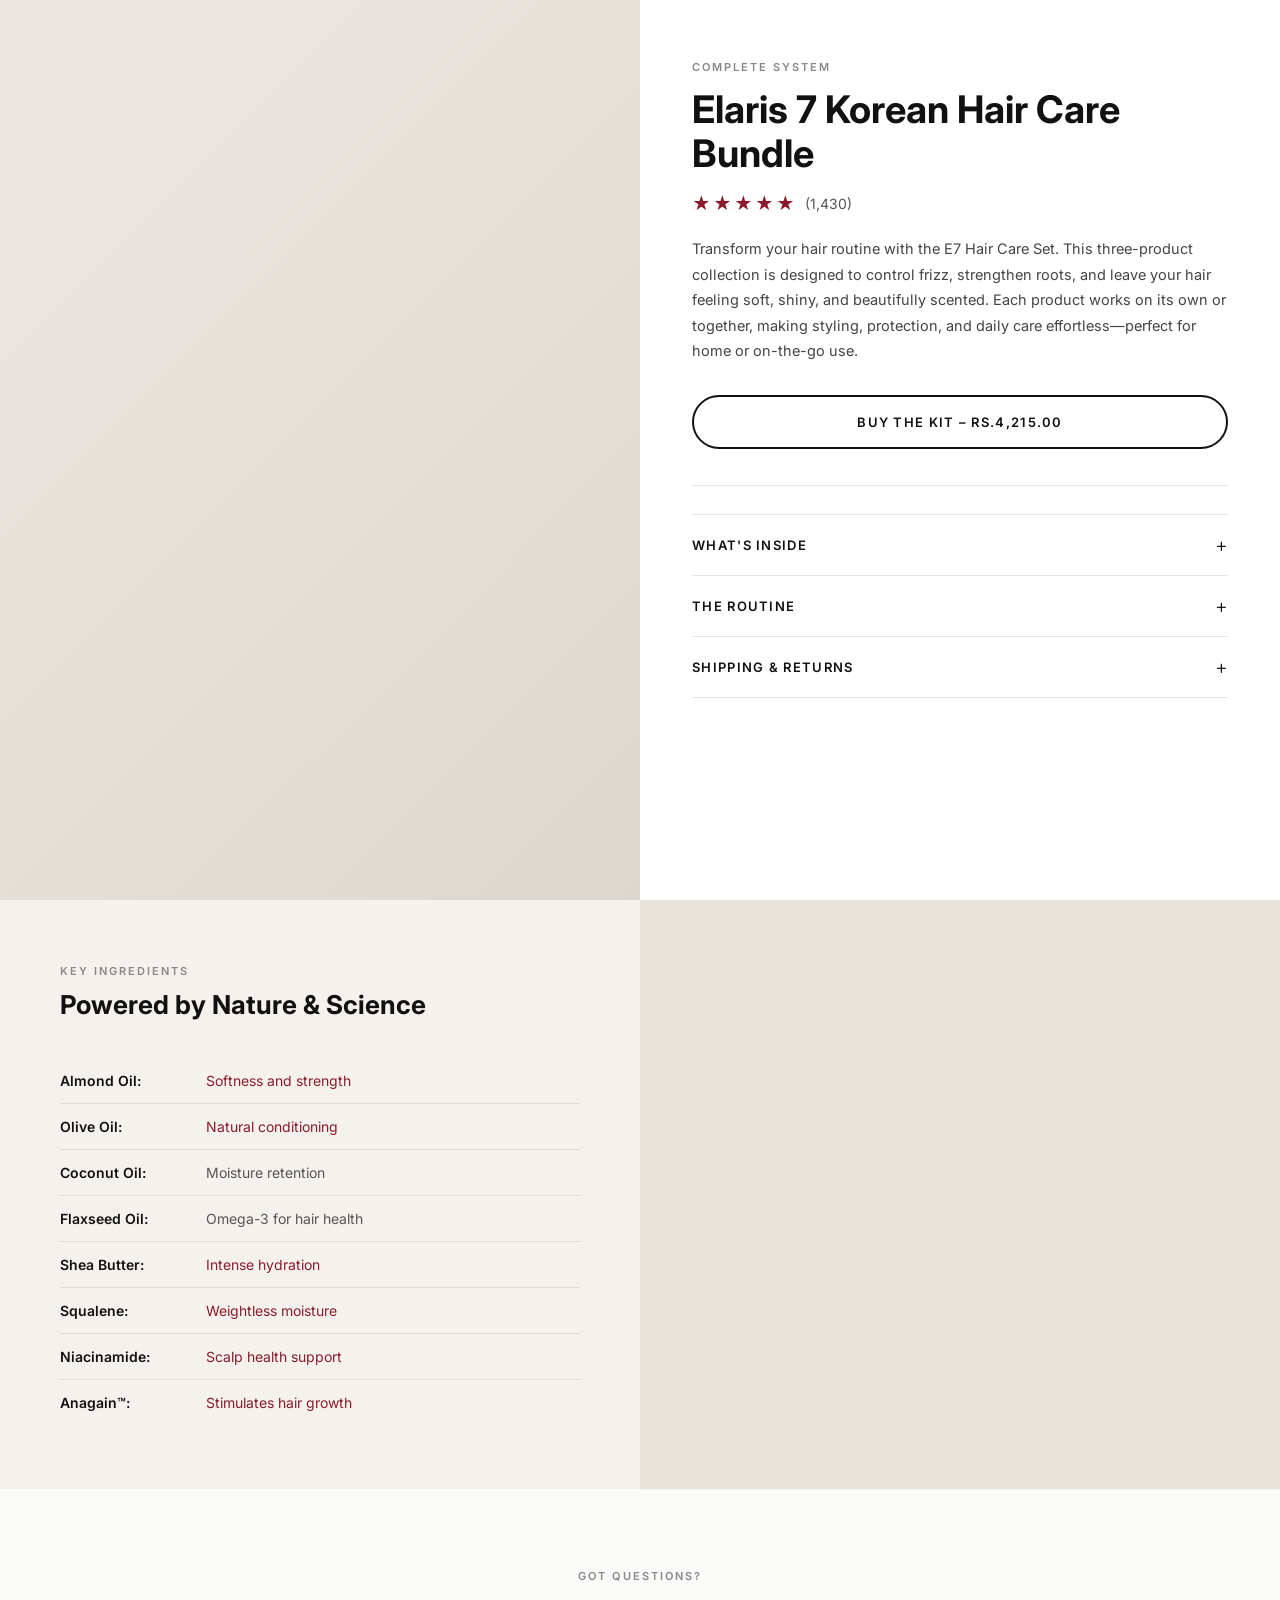
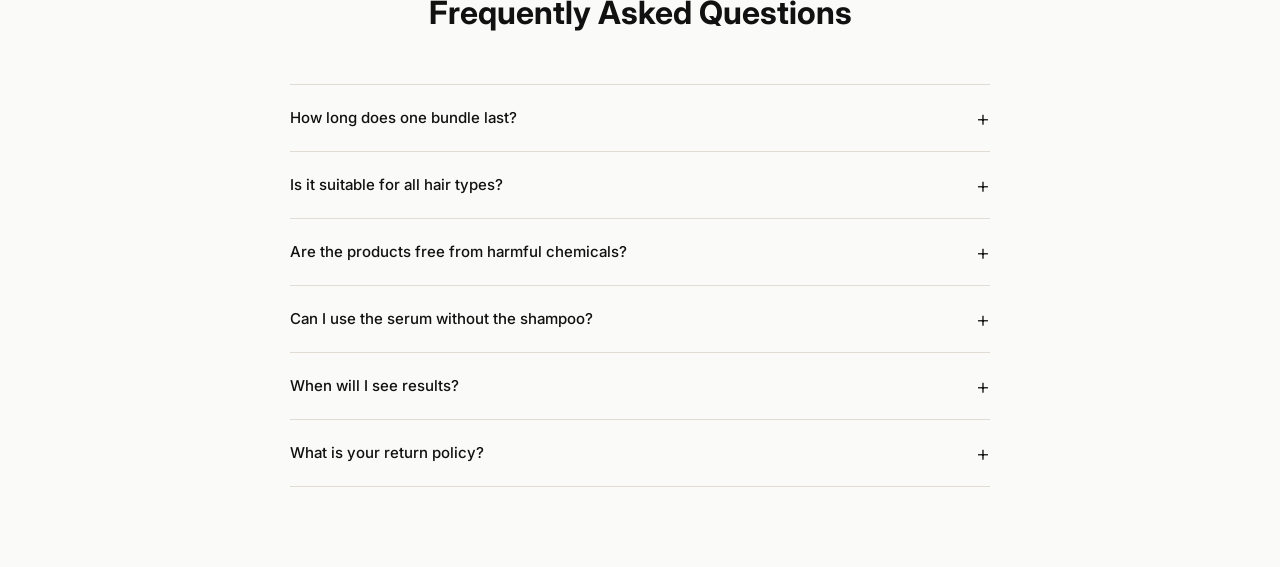
==== bundle.html @ 633c0a93 "Add collection page for /collections/all with four product cards. Includes Elaris collection section" ====
<!DOCTYPE html>
<html lang="en">
<head>
  <meta charset="UTF-8" />
  <meta name="viewport" content="width=device-width, initial-scale=1.0" />
  <title>Elaris 7 Korean Hair Care Bundle</title>
  <link rel="preconnect" href="https://fonts.googleapis.com" />
  <link rel="preconnect" href="https://fonts.gstatic.com" crossorigin />
  <link href="https://fonts.googleapis.com/css2?family=Inter:wght@300;400;500;600;700&display=swap" rel="stylesheet" />
  <style>
    * { margin: 0; padding: 0; box-sizing: border-box; }
    body { font-family: 'Inter', sans-serif; background: #fafaf8; color: #1a1a1a; }
    @media (max-width: 768px) {
      .bundle-hero { flex-direction: column !important; }
      .bundle-image-col { position: static !important; height: 380px !important; width: 100% !important; }
      .bundle-info-col { width: 100% !important; max-height: none !important; overflow-y: visible !important; padding: 28px 20px !important; }
      .ingredients-row { flex-direction: column !important; }
      .ingredients-list-col { width: 100% !important; padding: 32px 20px !important; }
      .ingredients-image-col { width: 100% !important; height: 280px !important; }
      .faq-section { padding: 40px 20px !important; }
      .faq-title { font-size: 24px !important; }
    }
  </style>
</head>
<body>

<!-- =========================================
     SECTION 1: HERO — LEFT IMAGE / RIGHT INFO
     ========================================= -->
<section
  class="bundle-hero"
  style="
    display: flex;
    align-items: stretch;
    min-height: 100vh;
    max-width: 1440px;
    margin: 0 auto;
  "
>
  <!-- LEFT: Image Column (sticky, empty placeholder) -->
  <div
    class="bundle-image-col"
    style="
      width: 50%;
      position: sticky;
      top: 0;
      height: 100vh;
      background: #f0ede8;
      display: flex;
      align-items: center;
      justify-content: center;
      flex-shrink: 0;
    "
  >
    <!-- IMAGE PLACEHOLDER — replace src with actual image -->
    <div
      style="
        width: 100%;
        height: 100%;
        background: linear-gradient(135deg, #ece8e1 0%, #ddd8cf 100%);
        display: flex;
        align-items: center;
        justify-content: center;
      "
    >
      <!-- Uncomment and add your image below -->
      <!-- <img src="your-product-image.jpg" alt="Hair Care Bundle" style="width:100%;height:100%;object-fit:cover;" /> -->
    </div>
  </div>

  <!-- RIGHT: Scrollable Info Column -->
  <div
    class="bundle-info-col"
    style="
      width: 50%;
      max-height: 100vh;
      overflow-y: auto;
      padding: 60px 52px;
      background: #ffffff;
      scrollbar-width: thin;
      scrollbar-color: #c8b89a transparent;
    "
  >
    <!-- Badge -->
    <p
      style="
        font-size: 11px;
        font-weight: 600;
        letter-spacing: 0.18em;
        text-transform: uppercase;
        color: #888;
        margin-bottom: 14px;
      "
    >
      Complete System
    </p>

    <!-- Title -->
    <h1
      style="
        font-size: 38px;
        font-weight: 700;
        line-height: 1.15;
        color: #111;
        margin-bottom: 18px;
      "
    >
      Elaris 7 Korean Hair Care Bundle
    </h1>

    <!-- Stars -->
    <div style="display:flex; align-items:center; gap:8px; margin-bottom:22px;">
      <span style="color:#8B1A2E; font-size:18px; letter-spacing:2px;">★★★★★</span>
      <span style="font-size:14px; color:#555;">(1,430)</span>
    </div>

    <!-- Description -->
    <p
      style="
        font-size: 14.5px;
        line-height: 1.75;
        color: #444;
        margin-bottom: 32px;
      "
    >
      Transform your hair routine with the E7 Hair Care Set. This three-product
      collection is designed to control frizz, strengthen roots, and leave your
      hair feeling soft, shiny, and beautifully scented. Each product works on
      its own or together, making styling, protection, and daily care
      effortless—perfect for home or on-the-go use.
    </p>

    <!-- CTA Button -->
    <a
      href="#"
      style="
        display: block;
        text-align: center;
        padding: 17px 28px;
        border: 2px solid #111;
        border-radius: 50px;
        font-size: 13px;
        font-weight: 600;
        letter-spacing: 0.1em;
        text-transform: uppercase;
        color: #111;
        text-decoration: none;
        margin-bottom: 36px;
        transition: background 0.25s, color 0.25s;
      "
      onmouseover="this.style.background='#111';this.style.color='#fff';"
      onmouseout="this.style.background='transparent';this.style.color='#111';"
    >
      Buy the Kit – Rs.4,215.00
    </a>

    <!-- Divider -->
    <hr style="border:none; border-top:1px solid #e8e4de; margin-bottom:28px;" />

    <!-- Accordion: What's Inside -->
    <div style="margin-bottom:0;">
      <!-- Accordion Item 1 -->
      <div
        style="border-top:1px solid #e8e4de;"
        onclick="toggleAcc('acc1', this)"
      >
        <button
          style="
            width: 100%;
            background: none;
            border: none;
            display: flex;
            justify-content: space-between;
            align-items: center;
            padding: 18px 0;
            cursor: pointer;
            font-family: 'Inter', sans-serif;
          "
        >
          <span style="font-size:13px; font-weight:600; letter-spacing:0.1em; text-transform:uppercase; color:#111;">What's Inside</span>
          <span id="acc1-icon" style="font-size:20px; font-weight:300; color:#111;">+</span>
        </button>
        <div
          id="acc1"
          style="
            display: none;
            padding-bottom: 18px;
            font-size: 14px;
            line-height: 1.8;
            color: #555;
          "
        >
          <ul style="list-style:none; padding:0;">
            <li style="padding:6px 0; border-bottom:1px solid #f0ede8;">🧴 E7 Hair Growth Serum — 50ml</li>
            <li style="padding:6px 0; border-bottom:1px solid #f0ede8;">🧴 E7 Repair & Nourish Shampoo — 200ml</li>
            <li style="padding:6px 0;">🧴 E7 Deep Conditioning Mask — 150ml</li>
          </ul>
        </div>
      </div>

      <!-- Accordion Item 2 -->
      <div
        style="border-top:1px solid #e8e4de;"
        onclick="toggleAcc('acc2', this)"
      >
        <button
          style="
            width: 100%;
            background: none;
            border: none;
            display: flex;
            justify-content: space-between;
            align-items: center;
            padding: 18px 0;
            cursor: pointer;
            font-family: 'Inter', sans-serif;
          "
        >
          <span style="font-size:13px; font-weight:600; letter-spacing:0.1em; text-transform:uppercase; color:#111;">The Routine</span>
          <span id="acc2-icon" style="font-size:20px; font-weight:300; color:#111;">+</span>
        </button>
        <div
          id="acc2"
          style="
            display: none;
            padding-bottom: 18px;
            font-size: 14px;
            line-height: 1.8;
            color: #555;
          "
        >
          <p style="margin-bottom:10px;"><strong>Step 1:</strong> Apply the Hair Growth Serum directly to scalp, massage gently for 2–3 minutes.</p>
          <p style="margin-bottom:10px;"><strong>Step 2:</strong> Shampoo with the Repair Shampoo, lather and rinse thoroughly.</p>
          <p><strong>Step 3:</strong> Apply the Deep Conditioning Mask to lengths, leave for 5–10 minutes, rinse.</p>
        </div>
      </div>

      <!-- Accordion Item 3 -->
      <div
        style="border-top:1px solid #e8e4de; border-bottom:1px solid #e8e4de;"
        onclick="toggleAcc('acc3', this)"
      >
        <button
          style="
            width: 100%;
            background: none;
            border: none;
            display: flex;
            justify-content: space-between;
            align-items: center;
            padding: 18px 0;
            cursor: pointer;
            font-family: 'Inter', sans-serif;
          "
        >
          <span style="font-size:13px; font-weight:600; letter-spacing:0.1em; text-transform:uppercase; color:#111;">Shipping & Returns</span>
          <span id="acc3-icon" style="font-size:20px; font-weight:300; color:#111;">+</span>
        </button>
        <div
          id="acc3"
          style="
            display: none;
            padding-bottom: 18px;
            font-size: 14px;
            line-height: 1.8;
            color: #555;
          "
        >
          <p>Free shipping on orders above Rs.10,000. Standard delivery 3–5 business days. Returns accepted within 7 days of delivery for unopened items.</p>
        </div>
      </div>
    </div>

    <!-- Extra padding at bottom for better scroll feel -->
    <div style="height:60px;"></div>
  </div>
</section>


<!-- =========================================
     SECTION 2: INGREDIENTS — LEFT TEXT / RIGHT IMAGE
     ========================================= -->
<section
  class="ingredients-row"
  style="
    display: flex;
    align-items: stretch;
    min-height: 520px;
    max-width: 1440px;
    margin: 0 auto;
    background: #f5f2ed;
  "
>
  <!-- LEFT: Ingredients List -->
  <div
    class="ingredients-list-col"
    style="
      width: 50%;
      padding: 64px 60px;
      display: flex;
      flex-direction: column;
      justify-content: center;
    "
  >
    <p
      style="
        font-size: 11px;
        font-weight: 600;
        letter-spacing: 0.18em;
        text-transform: uppercase;
        color: #888;
        margin-bottom: 10px;
      "
    >
      Key Ingredients
    </p>
    <h2
      style="
        font-size: 26px;
        font-weight: 700;
        color: #111;
        margin-bottom: 36px;
        line-height: 1.3;
      "
    >
      Powered by Nature &amp; Science
    </h2>

    <!-- Ingredient Rows -->
    <div style="display:flex; flex-direction:column; gap:0;">

      <div style="display:flex; gap:16px; padding:14px 0; border-bottom:1px solid #e0dbd3;">
        <span style="font-size:14px; font-weight:600; color:#111; min-width:130px;">Almond Oil:</span>
        <span style="font-size:14px; color:#8B1A2E;">Softness and strength</span>
      </div>

      <div style="display:flex; gap:16px; padding:14px 0; border-bottom:1px solid #e0dbd3;">
        <span style="font-size:14px; font-weight:600; color:#111; min-width:130px;">Olive Oil:</span>
        <span style="font-size:14px; color:#8B1A2E;">Natural conditioning</span>
      </div>

      <div style="display:flex; gap:16px; padding:14px 0; border-bottom:1px solid #e0dbd3;">
        <span style="font-size:14px; font-weight:600; color:#111; min-width:130px;">Coconut Oil:</span>
        <span style="font-size:14px; color:#555;">Moisture retention</span>
      </div>

      <div style="display:flex; gap:16px; padding:14px 0; border-bottom:1px solid #e0dbd3;">
        <span style="font-size:14px; font-weight:600; color:#111; min-width:130px;">Flaxseed Oil:</span>
        <span style="font-size:14px; color:#555;">Omega-3 for hair health</span>
      </div>

      <div style="display:flex; gap:16px; padding:14px 0; border-bottom:1px solid #e0dbd3;">
        <span style="font-size:14px; font-weight:600; color:#111; min-width:130px;">Shea Butter:</span>
        <span style="font-size:14px; color:#8B1A2E;">Intense hydration</span>
      </div>

      <div style="display:flex; gap:16px; padding:14px 0; border-bottom:1px solid #e0dbd3;">
        <span style="font-size:14px; font-weight:600; color:#111; min-width:130px;">Squalene:</span>
        <span style="font-size:14px; color:#8B1A2E;">Weightless moisture</span>
      </div>

      <div style="display:flex; gap:16px; padding:14px 0; border-bottom:1px solid #e0dbd3;">
        <span style="font-size:14px; font-weight:600; color:#111; min-width:130px;">Niacinamide:</span>
        <span style="font-size:14px; color:#8B1A2E;">Scalp health support</span>
      </div>

      <div style="display:flex; gap:16px; padding:14px 0;">
        <span style="font-size:14px; font-weight:600; color:#111; min-width:130px;">Anagain™:</span>
        <span style="font-size:14px; color:#8B1A2E;">Stimulates hair growth</span>
      </div>

    </div>
  </div>

  <!-- RIGHT: Image Placeholder -->
  <div
    class="ingredients-image-col"
    style="
      width: 50%;
      background: #e8e2da;
      display: flex;
      align-items: center;
      justify-content: center;
      min-height: 400px;
    "
  >
    <!-- IMAGE PLACEHOLDER — replace with actual model/product image -->
    <!-- <img src="your-model-image.jpg" alt="Model" style="width:100%;height:100%;object-fit:cover;" /> -->
  </div>
</section>


<!-- =========================================
     SECTION 3: FAQ
     ========================================= -->
<section
  class="faq-section"
  style="
    max-width: 780px;
    margin: 0 auto;
    padding: 80px 40px;
  "
>
  <p
    style="
      font-size: 11px;
      font-weight: 600;
      letter-spacing: 0.18em;
      text-transform: uppercase;
      color: #888;
      margin-bottom: 10px;
      text-align: center;
    "
  >
    Got Questions?
  </p>
  <h2
    class="faq-title"
    style="
      font-size: 32px;
      font-weight: 700;
      color: #111;
      text-align: center;
      margin-bottom: 52px;
    "
  >
    Frequently Asked Questions
  </h2>

  <!-- FAQ Items -->
  <div id="faq-list">

    <!-- FAQ 1 -->
    <div
      style="border-top:1px solid #e0dbd3;"
      onclick="toggleFaq('faq1', this)"
    >
      <button
        style="
          width:100%; background:none; border:none;
          display:flex; justify-content:space-between; align-items:center;
          padding:20px 0; cursor:pointer; font-family:'Inter',sans-serif; text-align:left;
        "
      >
        <span style="font-size:15px; font-weight:500; color:#111; padding-right:20px;">
          How long does one bundle last?
        </span>
        <span id="faq1-icon" style="font-size:22px; font-weight:300; color:#111; flex-shrink:0;">+</span>
      </button>
      <div
        id="faq1"
        style="display:none; padding-bottom:20px; font-size:14px; line-height:1.8; color:#555;"
      >
        With regular use (3–4 times per week), the bundle typically lasts 6–8 weeks, giving you a full two-month hair transformation experience.
      </div>
    </div>

    <!-- FAQ 2 -->
    <div
      style="border-top:1px solid #e0dbd3;"
      onclick="toggleFaq('faq2', this)"
    >
      <button
        style="
          width:100%; background:none; border:none;
          display:flex; justify-content:space-between; align-items:center;
          padding:20px 0; cursor:pointer; font-family:'Inter',sans-serif; text-align:left;
        "
      >
        <span style="font-size:15px; font-weight:500; color:#111; padding-right:20px;">
          Is it suitable for all hair types?
        </span>
        <span id="faq2-icon" style="font-size:22px; font-weight:300; color:#111; flex-shrink:0;">+</span>
      </button>
      <div
        id="faq2"
        style="display:none; padding-bottom:20px; font-size:14px; line-height:1.8; color:#555;"
      >
        Yes! The E7 bundle is formulated for all hair types — straight, wavy, curly, and coily. It's especially effective for damaged, thinning, or frizzy hair.
      </div>
    </div>

    <!-- FAQ 3 -->
    <div
      style="border-top:1px solid #e0dbd3;"
      onclick="toggleFaq('faq3', this)"
    >
      <button
        style="
          width:100%; background:none; border:none;
          display:flex; justify-content:space-between; align-items:center;
          padding:20px 0; cursor:pointer; font-family:'Inter',sans-serif; text-align:left;
        "
      >
        <span style="font-size:15px; font-weight:500; color:#111; padding-right:20px;">
          Are the products free from harmful chemicals?
        </span>
        <span id="faq3-icon" style="font-size:22px; font-weight:300; color:#111; flex-shrink:0;">+</span>
      </button>
      <div
        id="faq3"
        style="display:none; padding-bottom:20px; font-size:14px; line-height:1.8; color:#555;"
      >
        Absolutely. All E7 products are free from sulfates, parabens, and artificial dyes. We use only clean, science-backed ingredients.
      </div>
    </div>

    <!-- FAQ 4 -->
    <div
      style="border-top:1px solid #e0dbd3;"
      onclick="toggleFaq('faq4', this)"
    >
      <button
        style="
          width:100%; background:none; border:none;
          display:flex; justify-content:space-between; align-items:center;
          padding:20px 0; cursor:pointer; font-family:'Inter',sans-serif; text-align:left;
        "
      >
        <span style="font-size:15px; font-weight:500; color:#111; padding-right:20px;">
          Can I use the serum without the shampoo?
        </span>
        <span id="faq4-icon" style="font-size:22px; font-weight:300; color:#111; flex-shrink:0;">+</span>
      </button>
      <div
        id="faq4"
        style="display:none; padding-bottom:20px; font-size:14px; line-height:1.8; color:#555;"
      >
        Yes, each product is designed to work independently. However, using the full bundle together delivers the best, fastest results as the products are synergistically formulated.
      </div>
    </div>

    <!-- FAQ 5 -->
    <div
      style="border-top:1px solid #e0dbd3;"
      onclick="toggleFaq('faq5', this)"
    >
      <button
        style="
          width:100%; background:none; border:none;
          display:flex; justify-content:space-between; align-items:center;
          padding:20px 0; cursor:pointer; font-family:'Inter',sans-serif; text-align:left;
        "
      >
        <span style="font-size:15px; font-weight:500; color:#111; padding-right:20px;">
          When will I see results?
        </span>
        <span id="faq5-icon" style="font-size:22px; font-weight:300; color:#111; flex-shrink:0;">+</span>
      </button>
      <div
        id="faq5"
        style="display:none; padding-bottom:20px; font-size:14px; line-height:1.8; color:#555;"
      >
        Most customers notice softer, shinier hair after the first 2 weeks of consistent use. Significant growth results are typically visible within 6–8 weeks.
      </div>
    </div>

    <!-- FAQ 6 -->
    <div
      style="border-top:1px solid #e0dbd3; border-bottom:1px solid #e0dbd3;"
      onclick="toggleFaq('faq6', this)"
    >
      <button
        style="
          width:100%; background:none; border:none;
          display:flex; justify-content:space-between; align-items:center;
          padding:20px 0; cursor:pointer; font-family:'Inter',sans-serif; text-align:left;
        "
      >
        <span style="font-size:15px; font-weight:500; color:#111; padding-right:20px;">
          What is your return policy?
        </span>
        <span id="faq6-icon" style="font-size:22px; font-weight:300; color:#111; flex-shrink:0;">+</span>
      </button>
      <div
        id="faq6"
        style="display:none; padding-bottom:20px; font-size:14px; line-height:1.8; color:#555;"
      >
        We offer a 7-day return policy for unopened, unused products in original packaging. Please contact our support team to initiate a return.
      </div>
    </div>

  </div><!-- end faq-list -->
</section>


<!-- =========================================
     JAVASCRIPT — Accordion & FAQ Toggle
     ========================================= -->
<script>
  function toggleAcc(id, wrapper) {
    var content = document.getElementById(id);
    var icon = document.getElementById(id + '-icon');
    var isOpen = content.style.display === 'block';
    content.style.display = isOpen ? 'none' : 'block';
    icon.textContent = isOpen ? '+' : '−';
  }

  function toggleFaq(id, wrapper) {
    var content = document.getElementById(id);
    var icon = document.getElementById(id + '-icon');
    var isOpen = content.style.display === 'block';

    // Close all others
    var allFaqs = ['faq1','faq2','faq3','faq4','faq5','faq6'];
    allFaqs.forEach(function(f) {
      document.getElementById(f).style.display = 'none';
      document.getElementById(f + '-icon').textContent = '+';
    });

    if (!isOpen) {
      content.style.display = 'block';
      icon.textContent = '−';
    }
  }
</script>

</body>
</html>
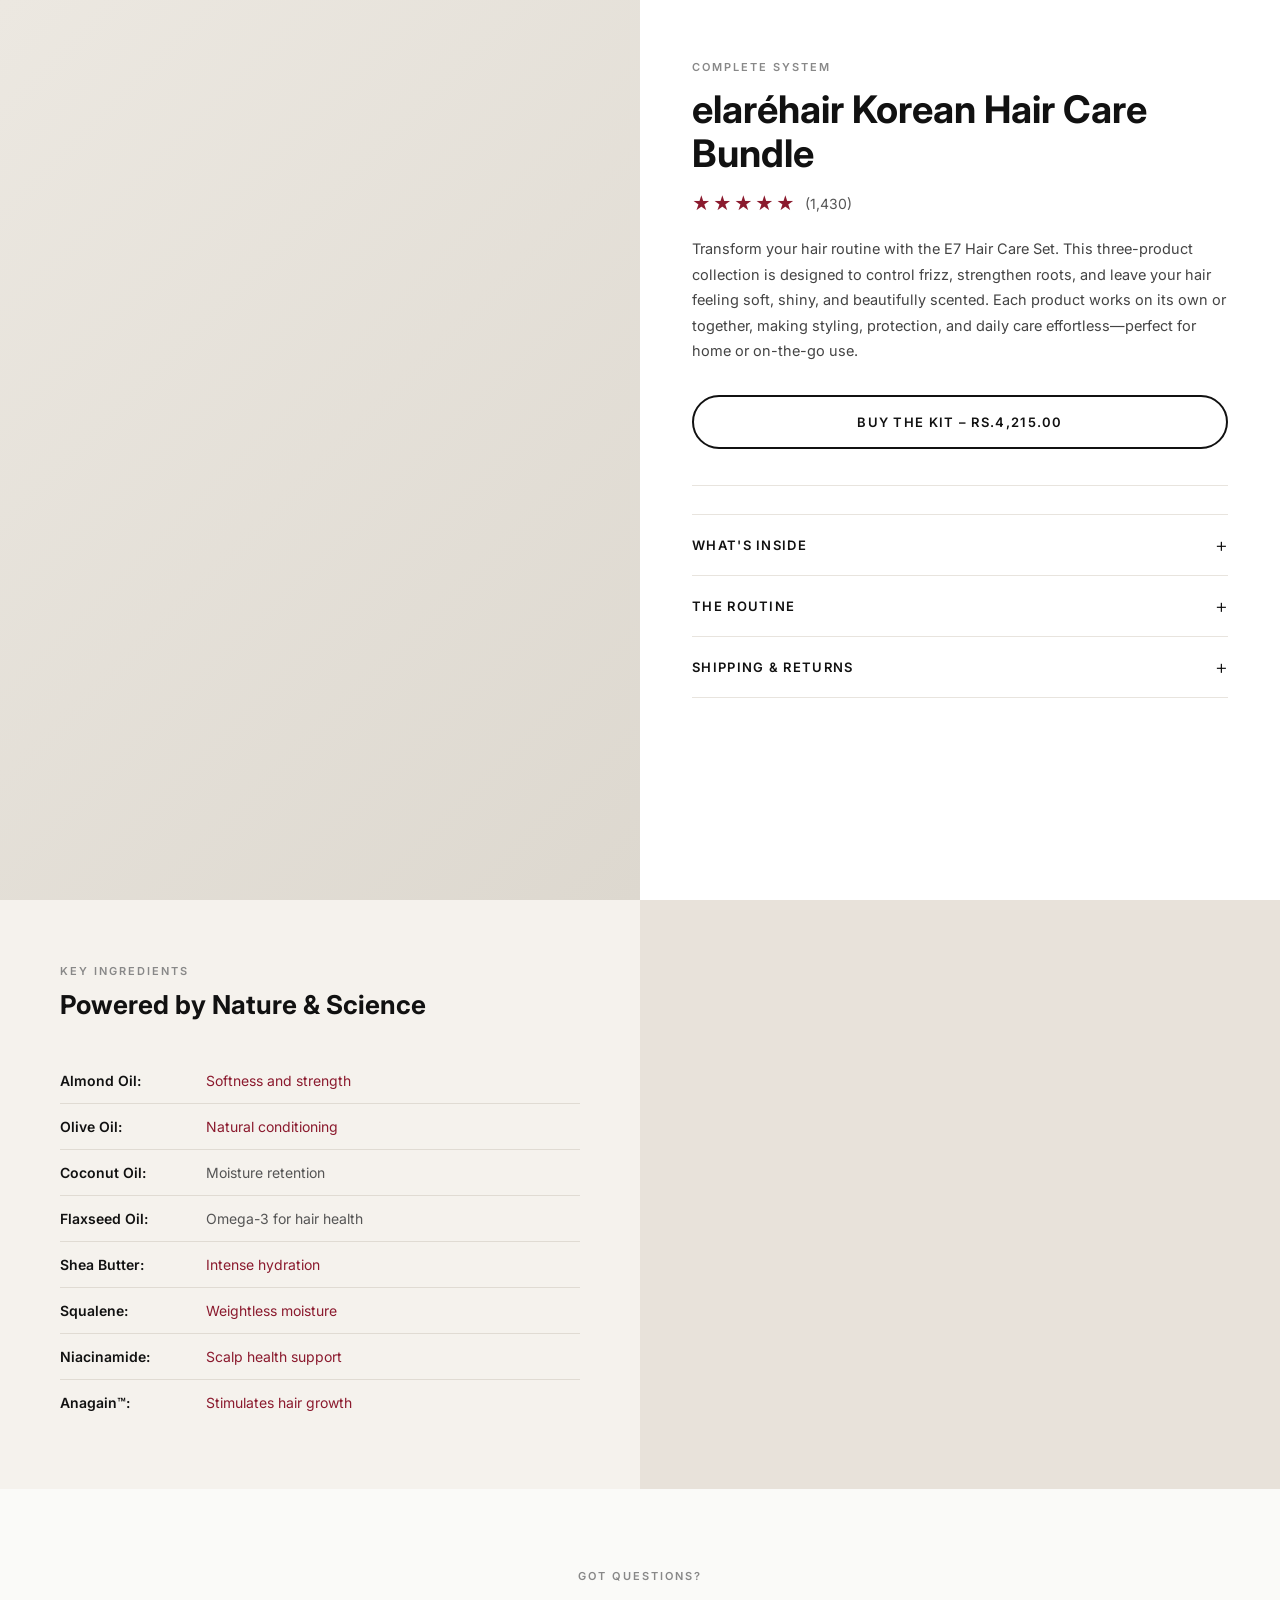
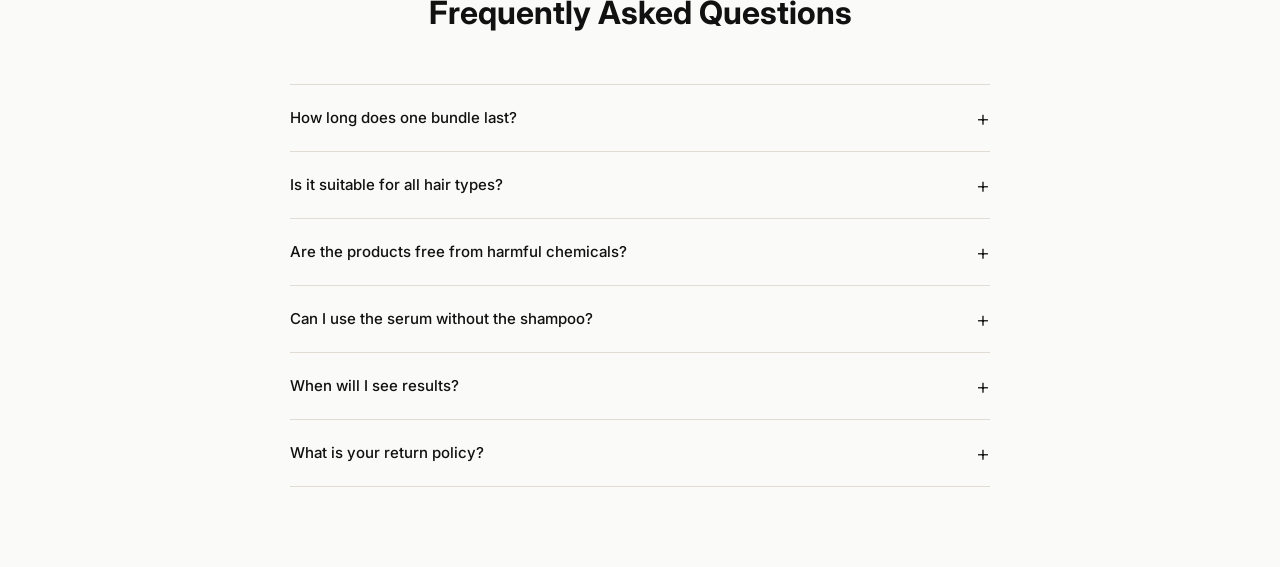
==== commit 38a8b5fa: "Rebrand customer-facing Elaris7 name to elaréhair across the theme. Updates logo, subtitles, FAQs, b" ====
--- a/bundle.html
+++ b/bundle.html
@@ -3,7 +3,7 @@
 <head>
   <meta charset="UTF-8" />
   <meta name="viewport" content="width=device-width, initial-scale=1.0" />
-  <title>Elaris 7 Korean Hair Care Bundle</title>
+  <title>elaréhair Korean Hair Care Bundle</title>
   <link rel="preconnect" href="https://fonts.googleapis.com" />
   <link rel="preconnect" href="https://fonts.gstatic.com" crossorigin />
   <link href="https://fonts.googleapis.com/css2?family=Inter:wght@300;400;500;600;700&display=swap" rel="stylesheet" />
@@ -105,7 +105,7 @@
         margin-bottom: 18px;
       "
     >
-      Elaris 7 Korean Hair Care Bundle
+      elaréhair Korean Hair Care Bundle
     </h1>
 
     <!-- Stars -->
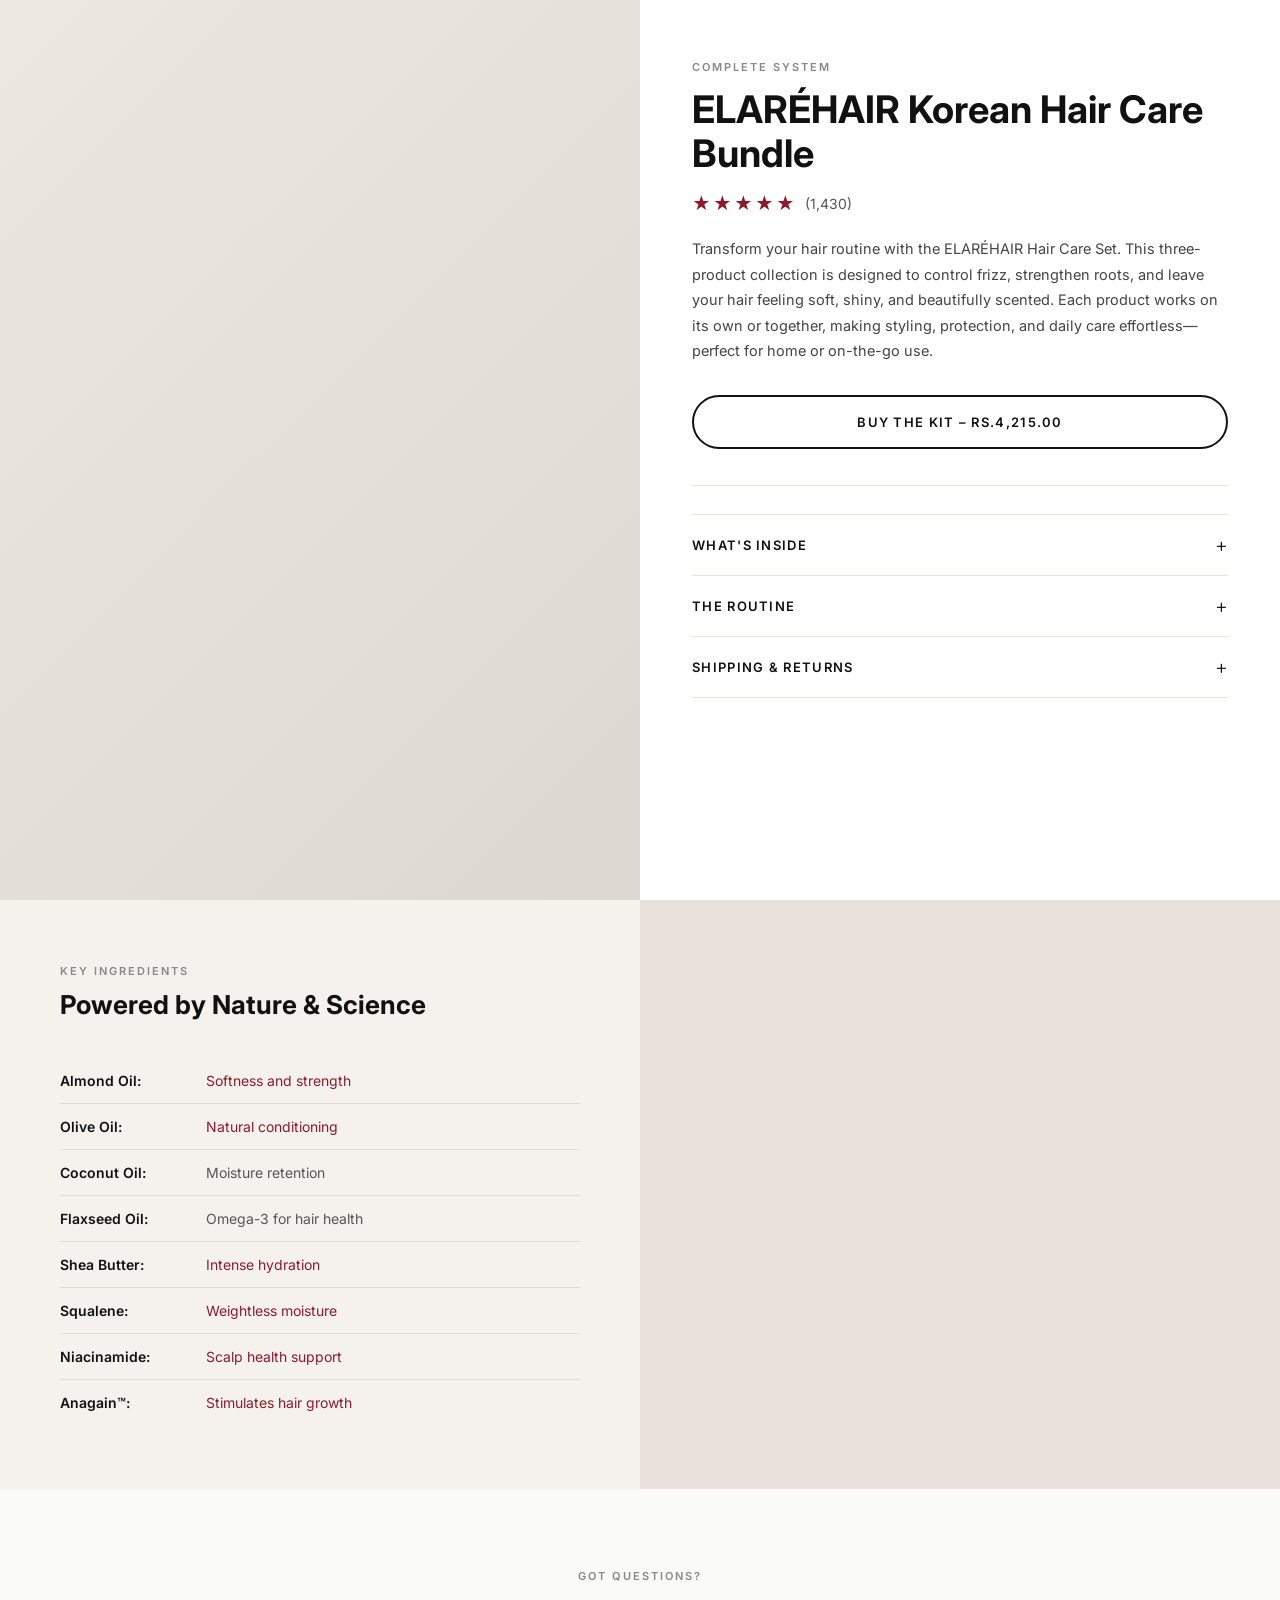
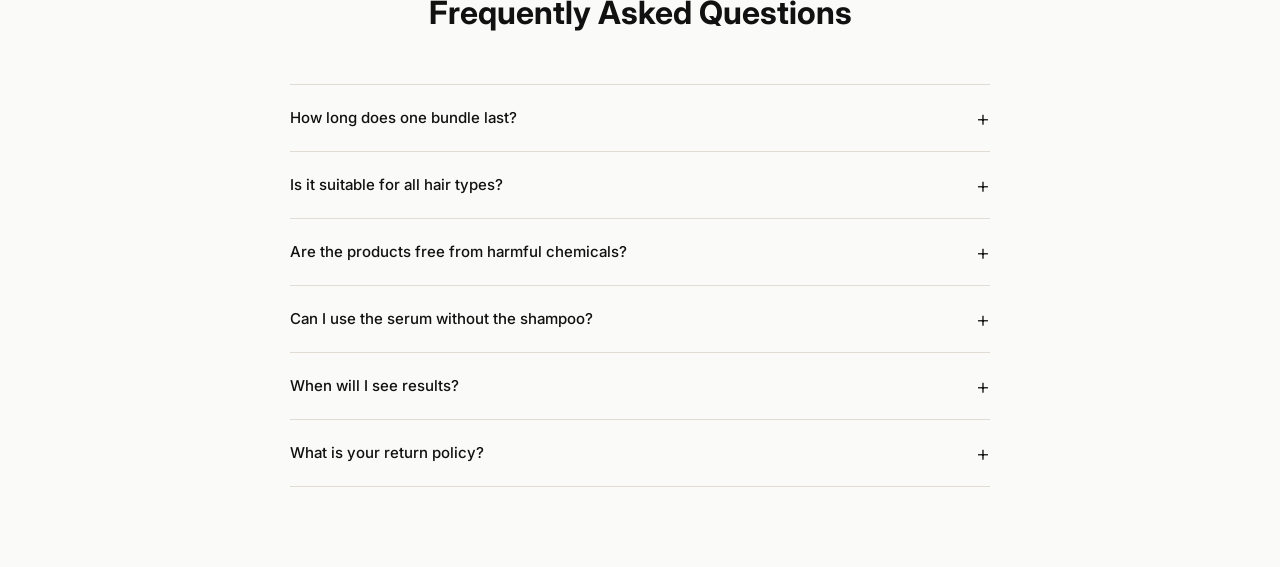
==== commit 0f615813: "Use ELARÉHAIR in capitals and replace E7 branding across customer-facing copy. Co-authored-by: Curso" ====
--- a/bundle.html
+++ b/bundle.html
@@ -3,7 +3,7 @@
 <head>
   <meta charset="UTF-8" />
   <meta name="viewport" content="width=device-width, initial-scale=1.0" />
-  <title>elaréhair Korean Hair Care Bundle</title>
+  <title>ELARÉHAIR Korean Hair Care Bundle</title>
   <link rel="preconnect" href="https://fonts.googleapis.com" />
   <link rel="preconnect" href="https://fonts.gstatic.com" crossorigin />
   <link href="https://fonts.googleapis.com/css2?family=Inter:wght@300;400;500;600;700&display=swap" rel="stylesheet" />
@@ -105,7 +105,7 @@
         margin-bottom: 18px;
       "
     >
-      elaréhair Korean Hair Care Bundle
+      ELARÉHAIR Korean Hair Care Bundle
     </h1>
 
     <!-- Stars -->
@@ -123,7 +123,7 @@
         margin-bottom: 32px;
       "
     >
-      Transform your hair routine with the E7 Hair Care Set. This three-product
+      Transform your hair routine with the ELARÉHAIR Hair Care Set. This three-product
       collection is designed to control frizz, strengthen roots, and leave your
       hair feeling soft, shiny, and beautifully scented. Each product works on
       its own or together, making styling, protection, and daily care
@@ -191,9 +191,9 @@
           "
         >
           <ul style="list-style:none; padding:0;">
-            <li style="padding:6px 0; border-bottom:1px solid #f0ede8;">🧴 E7 Hair Growth Serum — 50ml</li>
-            <li style="padding:6px 0; border-bottom:1px solid #f0ede8;">🧴 E7 Repair & Nourish Shampoo — 200ml</li>
-            <li style="padding:6px 0;">🧴 E7 Deep Conditioning Mask — 150ml</li>
+            <li style="padding:6px 0; border-bottom:1px solid #f0ede8;">🧴 ELARÉHAIR Hair Growth Serum — 50ml</li>
+            <li style="padding:6px 0; border-bottom:1px solid #f0ede8;">🧴 ELARÉHAIR Repair & Nourish Shampoo — 200ml</li>
+            <li style="padding:6px 0;">🧴 ELARÉHAIR Deep Conditioning Mask — 150ml</li>
           </ul>
         </div>
       </div>
@@ -476,7 +476,7 @@
         id="faq2"
         style="display:none; padding-bottom:20px; font-size:14px; line-height:1.8; color:#555;"
       >
-        Yes! The E7 bundle is formulated for all hair types — straight, wavy, curly, and coily. It's especially effective for damaged, thinning, or frizzy hair.
+        Yes! The ELARÉHAIR bundle is formulated for all hair types — straight, wavy, curly, and coily. It's especially effective for damaged, thinning, or frizzy hair.
       </div>
     </div>
 
@@ -501,7 +501,7 @@
         id="faq3"
         style="display:none; padding-bottom:20px; font-size:14px; line-height:1.8; color:#555;"
       >
-        Absolutely. All E7 products are free from sulfates, parabens, and artificial dyes. We use only clean, science-backed ingredients.
+        Absolutely. All ELARÉHAIR products are free from sulfates, parabens, and artificial dyes. We use only clean, science-backed ingredients.
       </div>
     </div>
 
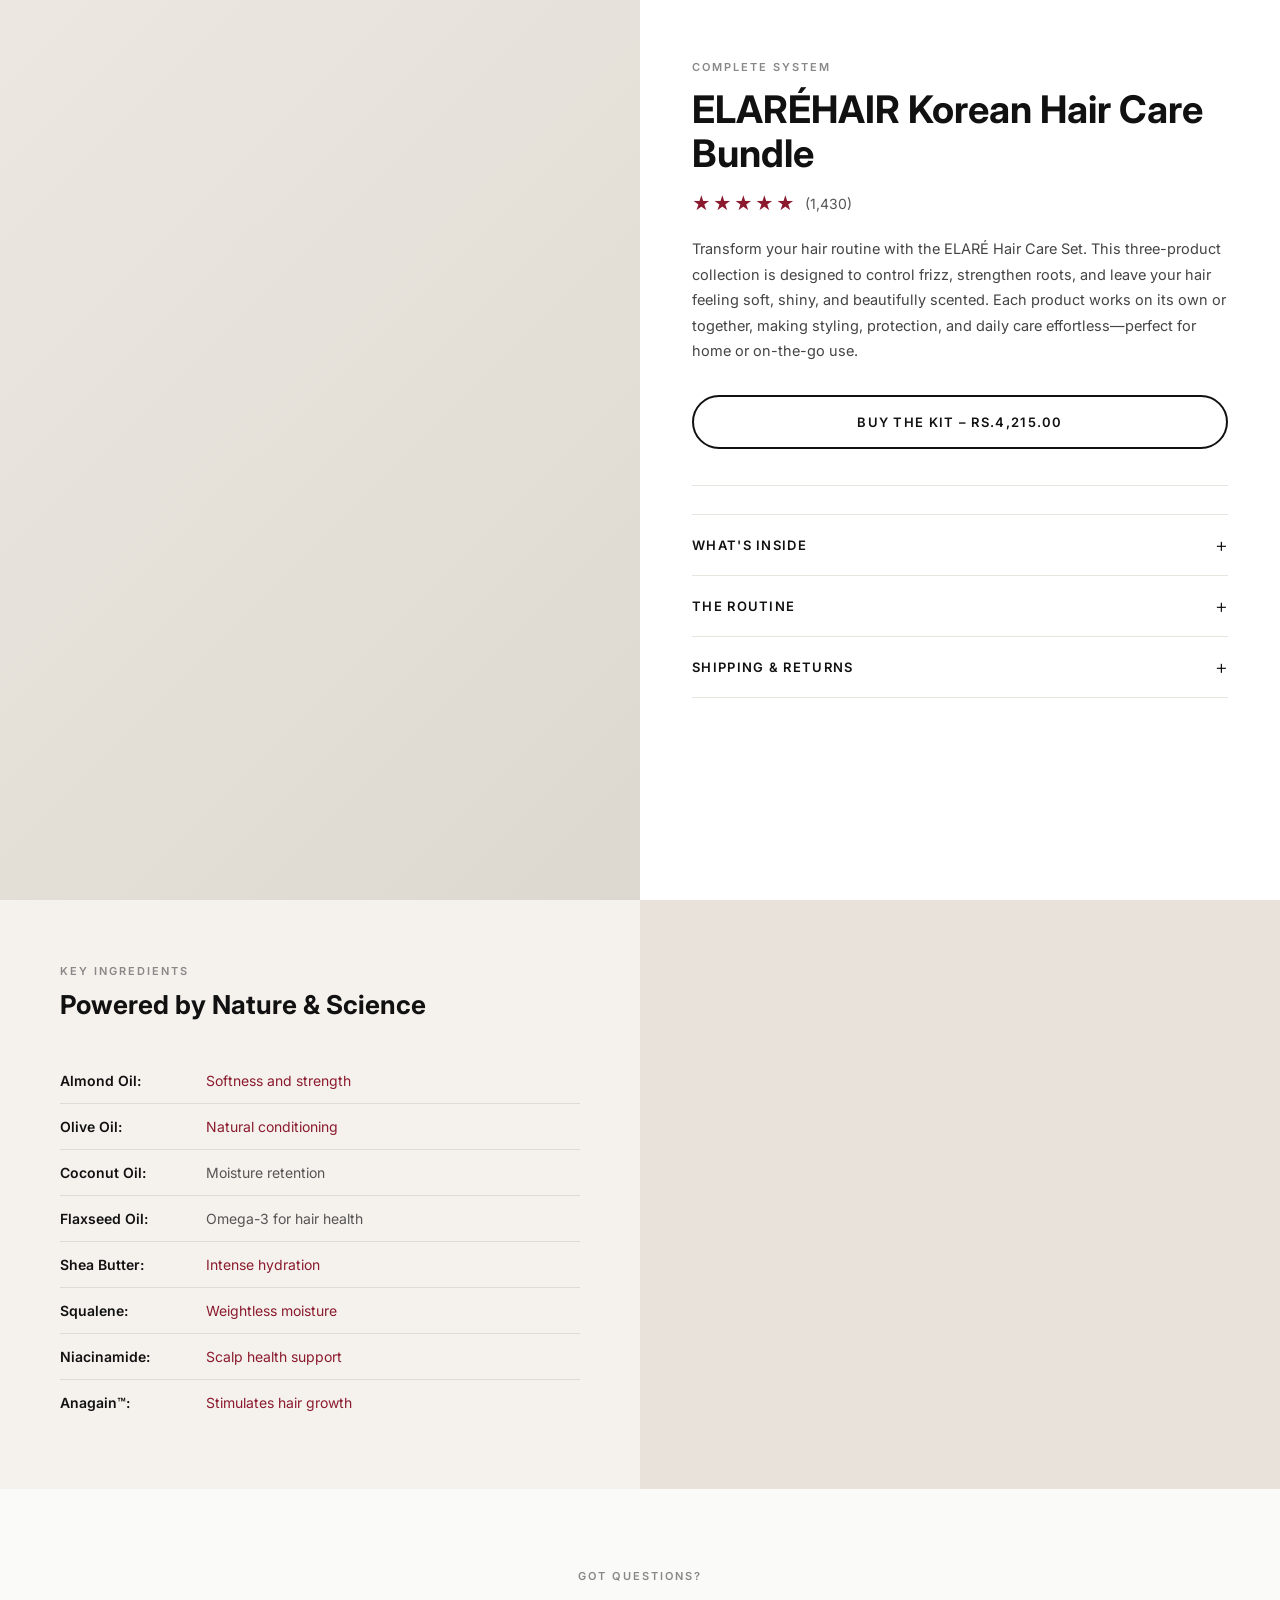
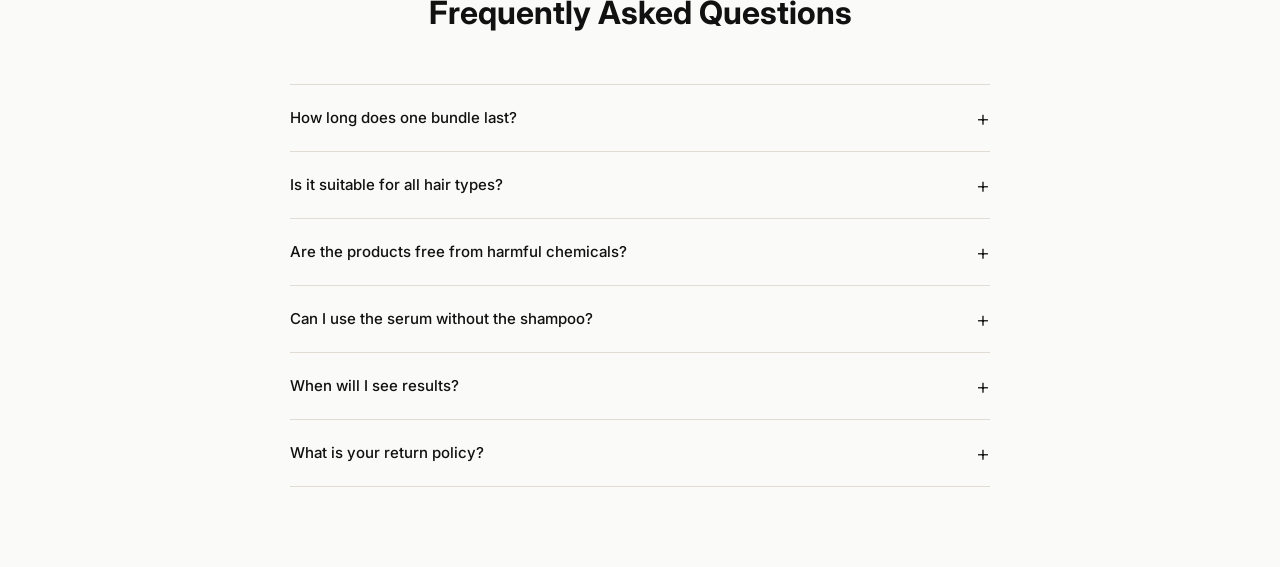
==== commit c03e13bd: "Use ELARÉ instead of ELARÉHAIR where brand is followed by Hair. Co-authored-by: Cursor <cursoragent@" ====
--- a/bundle.html
+++ b/bundle.html
@@ -123,7 +123,7 @@
         margin-bottom: 32px;
       "
     >
-      Transform your hair routine with the ELARÉHAIR Hair Care Set. This three-product
+      Transform your hair routine with the ELARÉ Hair Care Set. This three-product
       collection is designed to control frizz, strengthen roots, and leave your
       hair feeling soft, shiny, and beautifully scented. Each product works on
       its own or together, making styling, protection, and daily care
@@ -191,7 +191,7 @@
           "
         >
           <ul style="list-style:none; padding:0;">
-            <li style="padding:6px 0; border-bottom:1px solid #f0ede8;">🧴 ELARÉHAIR Hair Growth Serum — 50ml</li>
+            <li style="padding:6px 0; border-bottom:1px solid #f0ede8;">🧴 ELARÉ Hair Growth Serum — 50ml</li>
             <li style="padding:6px 0; border-bottom:1px solid #f0ede8;">🧴 ELARÉHAIR Repair & Nourish Shampoo — 200ml</li>
             <li style="padding:6px 0;">🧴 ELARÉHAIR Deep Conditioning Mask — 150ml</li>
           </ul>
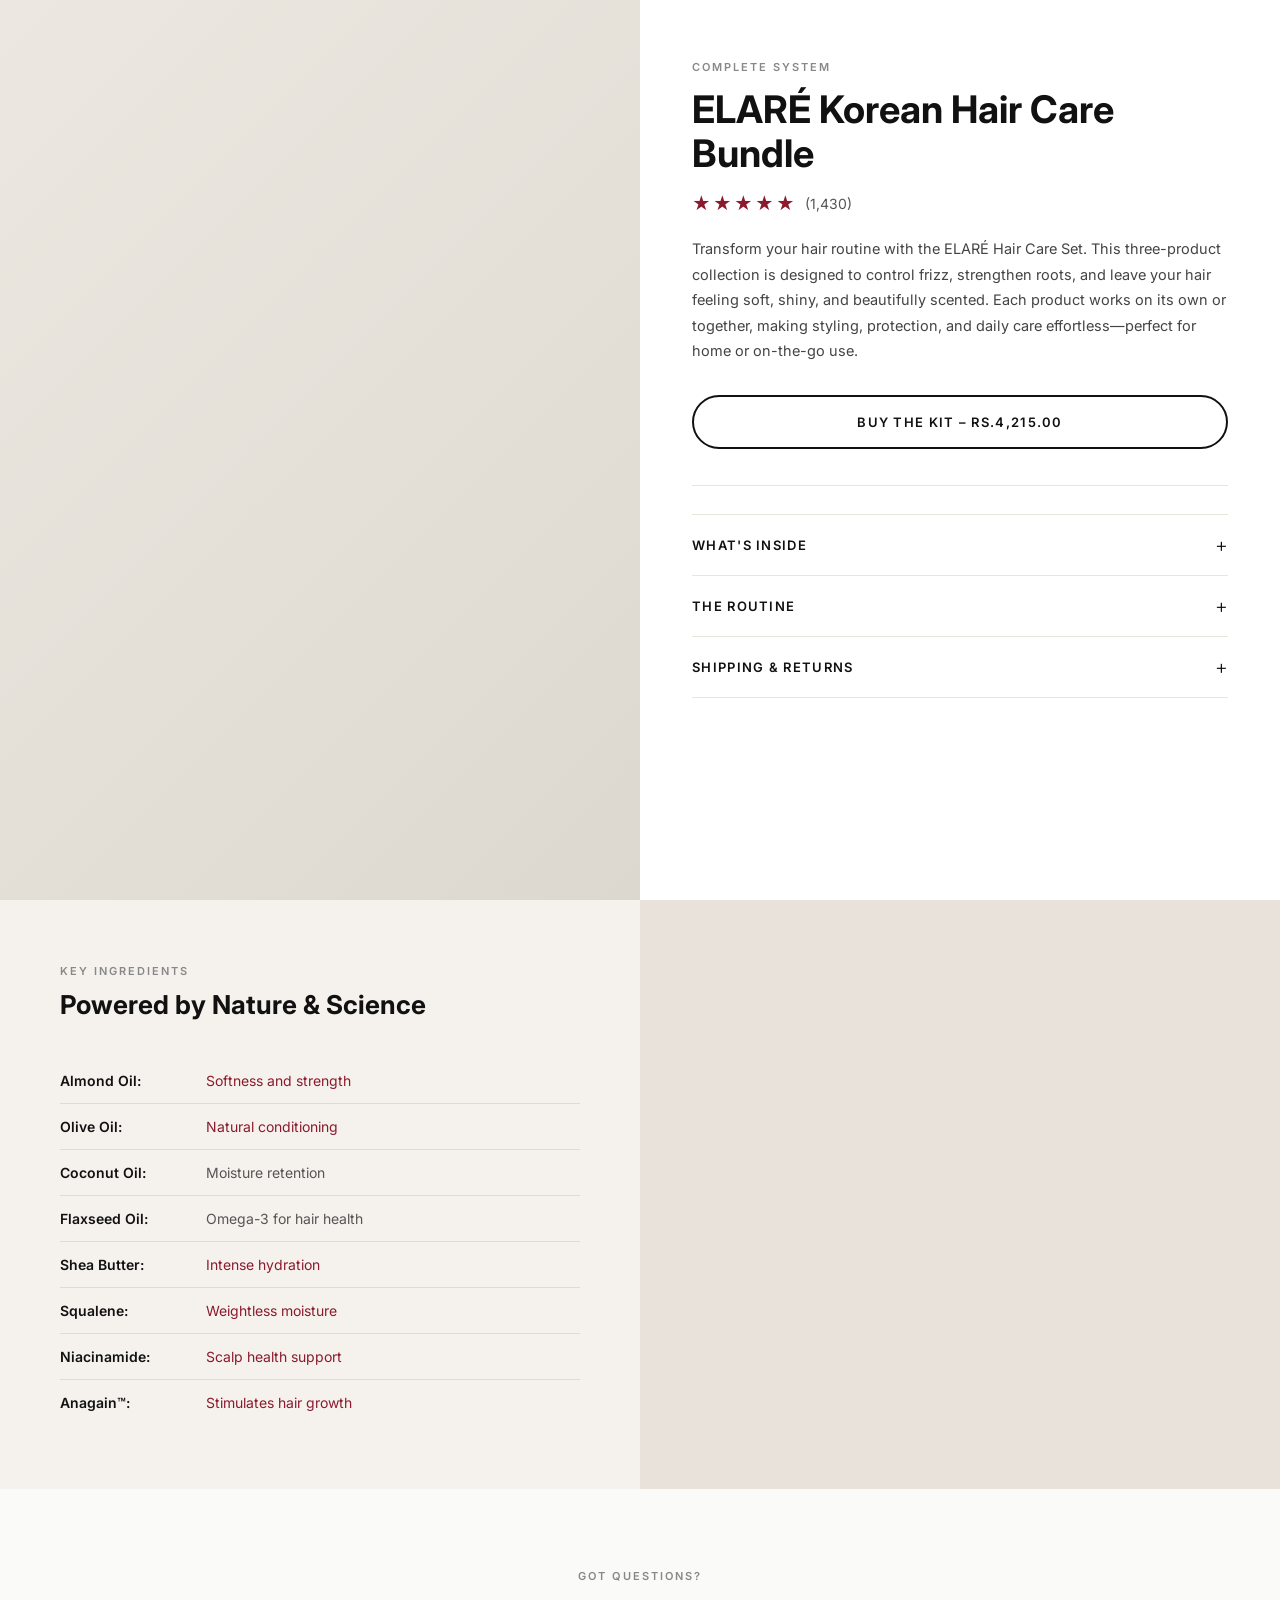
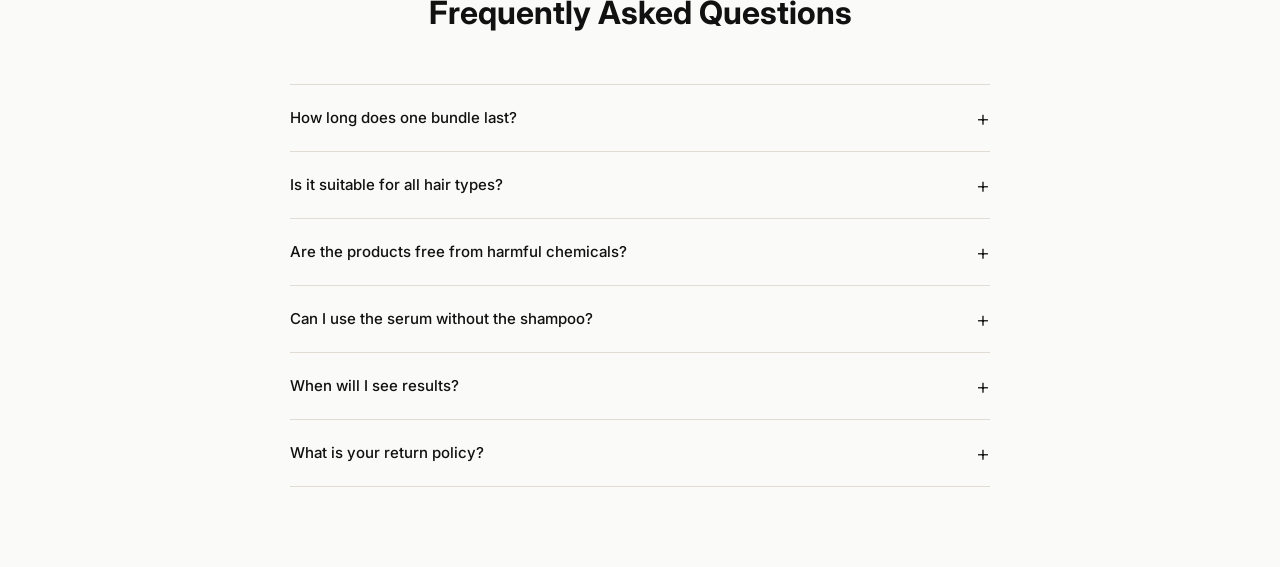
==== commit c79bf9ff: "Rebrand all customer-facing ELARÉHAIR copy to ELARÉ site-wide. Update header, footer, policies, prod" ====
--- a/bundle.html
+++ b/bundle.html
@@ -3,7 +3,7 @@
 <head>
   <meta charset="UTF-8" />
   <meta name="viewport" content="width=device-width, initial-scale=1.0" />
-  <title>ELARÉHAIR Korean Hair Care Bundle</title>
+  <title>ELARÉ Korean Hair Care Bundle</title>
   <link rel="preconnect" href="https://fonts.googleapis.com" />
   <link rel="preconnect" href="https://fonts.gstatic.com" crossorigin />
   <link href="https://fonts.googleapis.com/css2?family=Inter:wght@300;400;500;600;700&display=swap" rel="stylesheet" />
@@ -105,7 +105,7 @@
         margin-bottom: 18px;
       "
     >
-      ELARÉHAIR Korean Hair Care Bundle
+      ELARÉ Korean Hair Care Bundle
     </h1>
 
     <!-- Stars -->
@@ -192,8 +192,8 @@
         >
           <ul style="list-style:none; padding:0;">
             <li style="padding:6px 0; border-bottom:1px solid #f0ede8;">🧴 ELARÉ Hair Growth Serum — 50ml</li>
-            <li style="padding:6px 0; border-bottom:1px solid #f0ede8;">🧴 ELARÉHAIR Repair & Nourish Shampoo — 200ml</li>
-            <li style="padding:6px 0;">🧴 ELARÉHAIR Deep Conditioning Mask — 150ml</li>
+            <li style="padding:6px 0; border-bottom:1px solid #f0ede8;">🧴 ELARÉ Repair & Nourish Shampoo — 200ml</li>
+            <li style="padding:6px 0;">🧴 ELARÉ Deep Conditioning Mask — 150ml</li>
           </ul>
         </div>
       </div>
@@ -476,7 +476,7 @@
         id="faq2"
         style="display:none; padding-bottom:20px; font-size:14px; line-height:1.8; color:#555;"
       >
-        Yes! The ELARÉHAIR bundle is formulated for all hair types — straight, wavy, curly, and coily. It's especially effective for damaged, thinning, or frizzy hair.
+        Yes! The ELARÉ bundle is formulated for all hair types — straight, wavy, curly, and coily. It's especially effective for damaged, thinning, or frizzy hair.
       </div>
     </div>
 
@@ -501,7 +501,7 @@
         id="faq3"
         style="display:none; padding-bottom:20px; font-size:14px; line-height:1.8; color:#555;"
       >
-        Absolutely. All ELARÉHAIR products are free from sulfates, parabens, and artificial dyes. We use only clean, science-backed ingredients.
+        Absolutely. All ELARÉ products are free from sulfates, parabens, and artificial dyes. We use only clean, science-backed ingredients.
       </div>
     </div>
 
